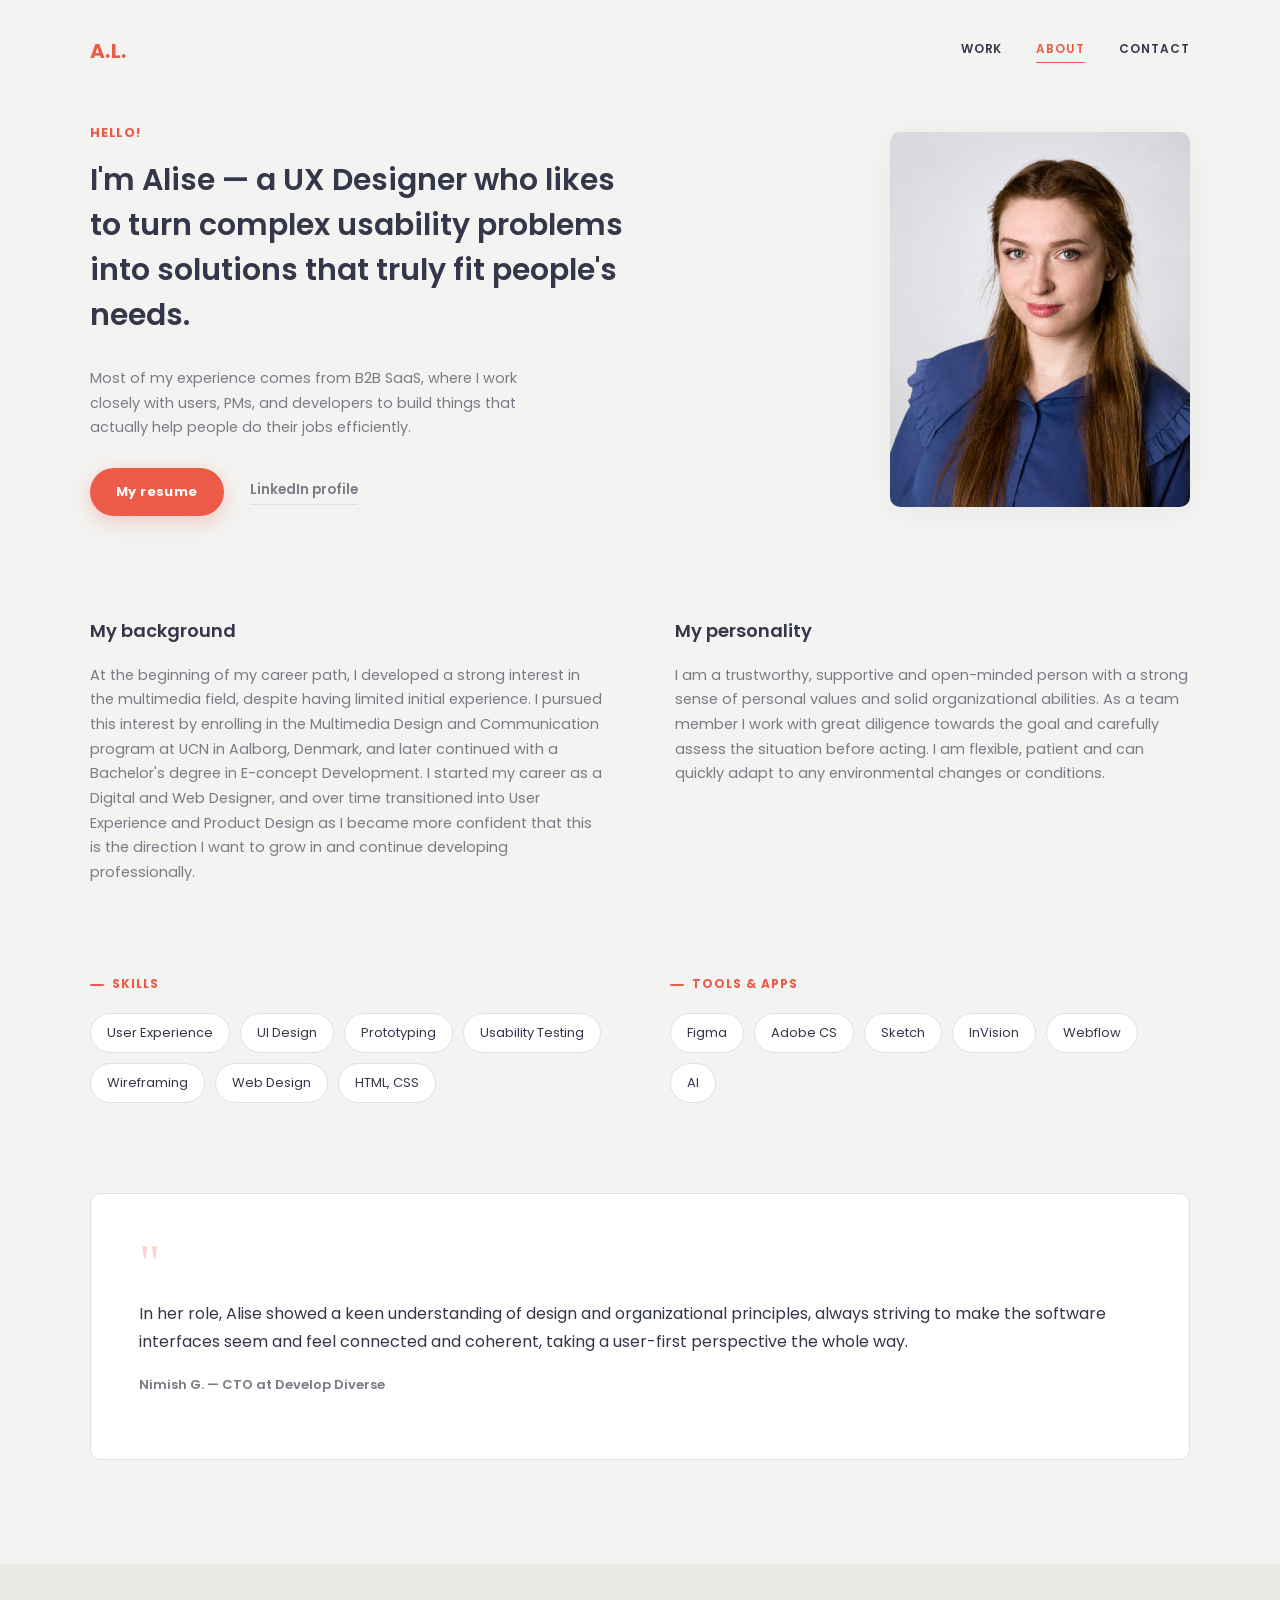
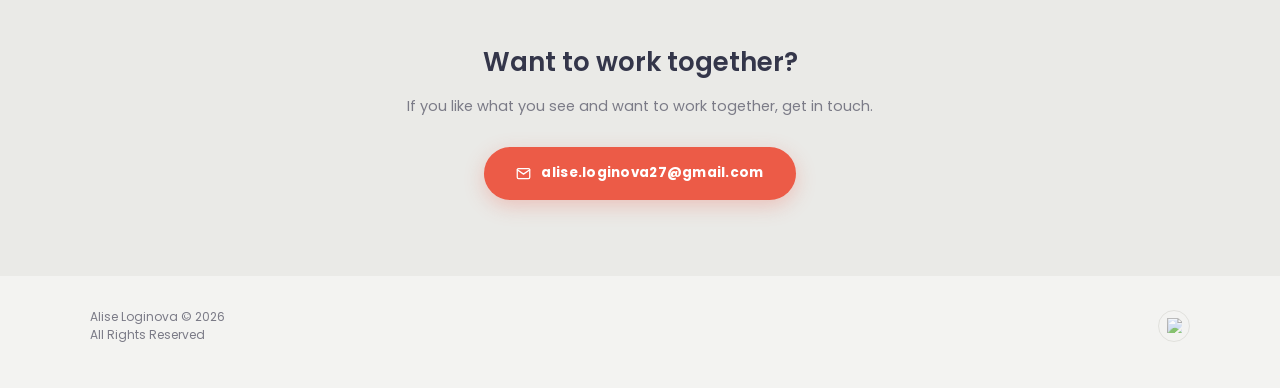
==== about.html @ 1cb98893 "Initial site upload" ====
<!DOCTYPE html>
<html lang="en">
<head>
<meta charset="UTF-8">
<meta name="viewport" content="width=device-width, initial-scale=1.0">
<title>About — Alise Loginova</title>
<link rel="preconnect" href="https://fonts.googleapis.com">
<link rel="preconnect" href="https://fonts.gstatic.com" crossorigin>
<link href="https://fonts.googleapis.com/css2?family=Poppins:wght@400;500;600;700&display=swap" rel="stylesheet">
<link rel="stylesheet" href="css/style.css">
</head>
<body>

<header class="site-nav">
  <a class="logo" href="index.html">A.L.</a>
  <button class="nav-toggle" aria-label="Menu"><span></span><span></span><span></span></button>
  <nav class="links">
    <a href="index.html">WORK</a>
    <a href="about.html" class="active">ABOUT</a>
    <a href="index.html#contact">CONTACT</a>
  </nav>
</header>

<div class="about-hero">
  <div class="reveal">
    <p class="kicker">Hello!</p>
    <h1>I'm Alise — a UX Designer who likes to turn complex usability problems into solutions that truly fit people's needs.</h1>
    <p style="font-size:14.5px;color:var(--ink-soft);max-width:480px;margin:0 0 28px;">Most of my experience comes from B2B SaaS, where I work closely with users, PMs, and developers to build things that actually help people do their jobs efficiently.</p>
    <div class="cta-row">
      <a class="btn btn-primary" href="https://drive.google.com/file/d/1XTqtVoS4cEbWQ47WANNDWmrMKPoJDRYd/view?usp=sharing" target="_blank" rel="noopener">My resume</a>
      <a class="btn-text" href="https://www.linkedin.com/in/aliseloginova/" target="_blank" rel="noopener">LinkedIn profile</a>
    </div>
  </div>
  <div class="portrait reveal">
    <img src="images/alise-portrait.png" alt="Alise Loginova portrait">
  </div>
</div>

<div class="about-grid">
  <div class="reveal">
    <h3>My background</h3>
    <p>At the beginning of my career path, I developed a strong interest in the multimedia field, despite having limited initial experience. I pursued this interest by enrolling in the Multimedia Design and Communication program at UCN in Aalborg, Denmark, and later continued with a Bachelor's degree in E-concept Development. I started my career as a Digital and Web Designer, and over time transitioned into User Experience and Product Design as I became more confident that this is the direction I want to grow in and continue developing professionally.</p>
  </div>
  <div class="reveal">
    <h3>My personality</h3>
    <p>I am a trustworthy, supportive and open-minded person with a strong sense of personal values and solid organizational abilities. As a team member I work with great diligence towards the goal and carefully assess the situation before acting. I am flexible, patient and can quickly adapt to any environmental changes or conditions.</p>
  </div>
</div>

<div class="skills-section reveal">
  <div class="skills-cols">
    <div>
      <div class="label">Skills</div>
      <div class="chip-row">
        <span>User Experience</span>
        <span>UI Design</span>
        <span>Prototyping</span>
        <span>Usability Testing</span>
        <span>Wireframing</span>
        <span>Web Design</span>
        <span>HTML, CSS</span>
      </div>
    </div>
    <div>
      <div class="label">Tools &amp; apps</div>
      <div class="chip-row">
        <span>Figma</span>
        <span>Adobe CS</span>
        <span>Sketch</span>
        <span>InVision</span>
        <span>Webflow</span>
        <span>AI</span>
      </div>
    </div>
  </div>
</div>

<div class="quote-block reveal">
  <div class="quote-card">
    <p class="mark">"</p>
    <p>In her role, Alise showed a keen understanding of design and organizational principles, always striving to make the software interfaces seem and feel connected and coherent, taking a user-first perspective the whole way.</p>
    <p class="who">Nimish G. — CTO at Develop Diverse</p>
  </div>
</div>

<div class="contact reveal" id="contact">
  <div class="contact-inner">
    <h2>Want to work together?</h2>
    <p>If you like what you see and want to work together, get in touch.</p>
    <a class="email-btn" href="mailto:alise.loginova27@gmail.com">
      <svg viewBox="0 0 24 24" fill="none" stroke="currentColor" stroke-width="2" stroke-linecap="round" stroke-linejoin="round"><path d="M22 6l-10 7L2 6"/><rect x="2" y="4" width="20" height="16" rx="2"/></svg>
      alise.loginova27@gmail.com
    </a>
  </div>
</div>

<footer>
  <span>Alise Loginova © 2026<br>All Rights Reserved</span>
  <a href="https://www.linkedin.com/in/aliseloginova/" target="_blank" rel="noopener">
    <img src="https://cdn.prod.website-files.com/622387faca9a232611ffaea9/62275659bbccc968285bf871_linkedin.svg" alt="LinkedIn">
  </a>
</footer>

<script src="js/main.js"></script>
</body>
</html>
---- css/style.css ----
/* =========================================================
   Alise Loginova — Portfolio
   Shared stylesheet
   ========================================================= */

:root{
  --bg:#F3F3F1;
  --bg-contact:#EAEAE7;
  --card:#FFFFFF;
  --ink:#34364A;
  --ink-soft:#7B7B87;
  --line:#E1E1DD;
  --accent:#EC5B47;
  --accent-dark:#D0432F;
  --shadow:0 4px 24px rgba(52,54,74,0.06);
  --shadow-lg:0 16px 48px rgba(52,54,74,0.14);
  --max:1180px;
  --max-text:640px;
  --r:10px;
}

*{box-sizing:border-box;}
html{scroll-behavior:smooth;}
body{
  margin:0;
  background:var(--bg);
  color:var(--ink);
  font-family:"Poppins",-apple-system,BlinkMacSystemFont,"Segoe UI",sans-serif;
  line-height:1.7;
  font-size:15px;
  -webkit-font-smoothing:antialiased;
  overflow-x:hidden;
}
a{color:inherit;}
img{max-width:100%;display:block;}
button{font-family:inherit;}

/* ---------- REVEAL ON SCROLL ---------- */
.reveal{
  opacity:0;
  transform:translateY(22px);
  transition:opacity .7s cubic-bezier(.22,.61,.36,1), transform .7s cubic-bezier(.22,.61,.36,1);
}
.reveal.in-view{opacity:1;transform:translateY(0);}
.reveal-stagger > *{transition-delay:calc(var(--i, 0) * 80ms);}

/* ---------- NAV ---------- */
header.site-nav{
  position:relative;
  z-index:100;
  display:flex;
  align-items:center;
  justify-content:space-between;
  max-width:var(--max);
  margin:0 auto;
  padding:34px 40px;
}
.logo{
  font-weight:700;
  font-size:20px;
  color:var(--accent);
  text-decoration:none;
  letter-spacing:0.02em;
}
nav.links{
  display:flex;
  gap:34px;
  font-size:12px;
  font-weight:600;
  letter-spacing:0.08em;
}
nav.links a{
  text-decoration:none;
  color:var(--ink);
  padding-bottom:3px;
  border-bottom:1.5px solid transparent;
  transition:color .15s ease, border-color .15s ease;
}
nav.links a:hover,
nav.links a.active{color:var(--accent);border-color:var(--accent);}

.nav-toggle{
  display:none;
  width:36px;height:36px;
  border:none;background:none;
  cursor:pointer;
  flex-direction:column;
  justify-content:center;
  align-items:center;
  gap:5px;
}
.nav-toggle span{
  width:20px;height:2px;
  background:var(--ink);
  border-radius:2px;
  transition:transform .25s ease, opacity .25s ease;
}
.nav-toggle.open span:nth-child(1){transform:translateY(7px) rotate(45deg);}
.nav-toggle.open span:nth-child(2){opacity:0;}
.nav-toggle.open span:nth-child(3){transform:translateY(-7px) rotate(-45deg);}

@media (max-width:720px){
  .nav-toggle{display:flex;}
  nav.links{
    position:fixed;
    inset:0 0 auto 0;
    top:0;
    background:var(--bg);
    flex-direction:column;
    align-items:flex-start;
    padding:100px 32px 40px;
    gap:24px;
    font-size:15px;
    transform:translateY(-100%);
    opacity:0;
    pointer-events:none;
    transition:transform .35s ease, opacity .3s ease;
  }
  nav.links.open{
    transform:translateY(0);
    opacity:1;
    pointer-events:auto;
  }
}

/* ---------- BUTTONS ---------- */
.btn{
  display:inline-flex;
  align-items:center;
  gap:9px;
  font-size:13px;
  font-weight:700;
  letter-spacing:0.03em;
  text-decoration:none;
  padding:13px 26px;
  border-radius:100px;
  transition:background .15s ease, transform .15s ease, border-color .15s ease, color .15s ease;
}
.btn-primary{
  background:var(--accent);
  color:#fff;
  box-shadow:0 6px 20px rgba(236,91,71,0.28);
}
.btn-primary:hover{background:var(--accent-dark);transform:translateY(-1px);}
.btn-ghost{
  background:transparent;
  color:var(--ink);
  border:1px solid var(--line);
}
.btn-ghost:hover{border-color:var(--accent);color:var(--accent);}
.btn-text{
  font-size:13.5px;
  font-weight:600;
  color:var(--ink-soft);
  text-decoration:none;
  display:inline-flex;
  align-items:center;
  gap:6px;
  border-bottom:1.5px solid var(--line);
  padding-bottom:2px;
  transition:color .15s ease, border-color .15s ease;
}
.btn-text:hover{color:var(--accent);border-color:var(--accent);}

/* ---------- SECTION SHELL / LABELS ---------- */
.label{
  display:flex;
  align-items:center;
  gap:8px;
  font-size:12px;
  font-weight:700;
  color:var(--accent);
  letter-spacing:0.08em;
  text-transform:uppercase;
  margin-bottom:16px;
}
.label::before{
  content:"";
  width:14px;
  height:2px;
  background:var(--accent);
  display:inline-block;
  border-radius:2px;
}
.section-title{
  max-width:var(--max);
  margin:0 auto;
  padding:88px 40px 0;
}
.section-title .eyebrow{
  font-size:12px;
  font-weight:700;
  color:var(--accent);
  letter-spacing:0.1em;
  text-transform:uppercase;
  margin-bottom:8px;
}
.section-title h2{
  font-size:24px;
  font-weight:600;
  color:var(--ink);
  margin:0;
  letter-spacing:-0.005em;
}

/* ---------- HERO (case-study / generic) ---------- */
.hero{
  max-width:var(--max);
  margin:0 auto;
  padding:20px 40px 0;
}
.breadcrumb{
  font-size:12px;
  color:var(--ink-soft);
  margin:0 0 22px;
  letter-spacing:0.02em;
}
.breadcrumb a{color:var(--ink-soft);text-decoration:none;}
.breadcrumb a:hover{color:var(--accent);}
.hero h1{
  font-size:30px;
  font-weight:600;
  line-height:1.38;
  max-width:680px;
  margin:0 0 16px;
  color:var(--ink);
  letter-spacing:-0.005em;
}
.hero .tag{
  display:inline-block;
  font-size:12px;
  font-weight:600;
  letter-spacing:0.06em;
  text-transform:uppercase;
  color:var(--accent);
  background:rgba(236,91,71,0.09);
  padding:6px 14px;
  border-radius:100px;
  margin:0;
}

/* ---------- TOP TWO-COL (overview / methods) ---------- */
.top-grid{
  max-width:var(--max);
  margin:0 auto;
  padding:64px 40px 0;
  display:grid;
  grid-template-columns:1.3fr 1fr;
  gap:70px;
}
.top-grid p{
  font-size:14.5px;
  color:var(--ink-soft);
  margin:0 0 14px;
  max-width:440px;
}
.top-grid p:last-child{margin-bottom:0;}
ul.plain-list{
  list-style:none;
  margin:0;
  padding:0;
  font-size:14.5px;
  color:var(--ink);
  display:flex;
  flex-wrap:wrap;
  gap:9px;
}
ul.plain-list li{
  background:var(--card);
  border:1px solid var(--line);
  padding:7px 14px;
  border-radius:100px;
  font-size:13.5px;
}

/* ---------- HERO IMAGE / GENERIC FRAMES ---------- */
.full-figure{
  max-width:var(--max);
  margin:0 auto;
  padding:56px 40px 0;
}
.frame{
  border-radius:var(--r);
  overflow:hidden;
  box-shadow:var(--shadow);
  cursor:zoom-in;
}
.frame img{width:100%;transition:transform .5s ease;}
.frame:hover img{transform:scale(1.015);}
.caption{
  font-size:12.5px;
  color:var(--ink-soft);
  margin-top:12px;
  font-style:italic;
}

/* ---------- LABEL + CONTENT ROW ---------- */
.row{
  max-width:var(--max);
  margin:0 auto;
  padding:44px 40px 0;
  display:grid;
  grid-template-columns:190px 1fr;
  gap:40px;
}
.row.no-top-pad{padding-top:0;}
.row .label{margin-bottom:0;padding-top:2px;}
.row .content{max-width:var(--max-text);}
.row .content p{font-size:14.5px;color:var(--ink-soft);margin:0 0 14px;}
.row .content p:last-child{margin-bottom:0;}
.row .content ul{list-style:none;margin:16px 0 0;padding:0;font-size:14.5px;color:var(--ink-soft);}
.row .content ul li{padding-left:16px;position:relative;margin-bottom:9px;}
.row .content ul li::before{
  content:"";position:absolute;left:0;top:9px;
  width:4px;height:4px;border-radius:50%;background:var(--accent);
}
.row .content ul.numbered{counter-reset:n;}
.row .content ul.numbered li{padding-left:22px;}
.row .content ul.numbered li::before{
  counter-increment:n;content:counter(n);
  width:auto;height:auto;border-radius:0;background:none;
  color:var(--accent);font-weight:700;font-size:13px;top:0;
}
.sub-label{font-size:13px;font-weight:600;color:var(--ink);margin-bottom:12px;text-transform:none;letter-spacing:0;}

.row figure{margin:26px 0 0;}
.persona-grid{display:grid;grid-template-columns:1fr 1fr;gap:16px;margin-top:24px;}
.image-grid-2{display:grid;grid-template-columns:1fr 1fr;gap:16px;margin-top:20px;}

/* ---------- CALLOUT CARD ---------- */
.callout{
  background:var(--card);
  border:1px solid var(--line);
  border-radius:var(--r);
  padding:26px 28px;
}
.callout .sub-label{margin-bottom:14px;}
.callout ul{margin:0 !important;}

/* ---------- USER STORIES / KEY-VALUE TABLE ---------- */
.stories{
  border:1px solid var(--line);
  border-radius:var(--r);
  overflow:hidden;
  margin-top:28px;
  background:var(--card);
}
.stories-head{
  display:grid;grid-template-columns:1fr 1fr;
  background:rgba(236,91,71,0.06);
  font-size:12px;font-weight:700;letter-spacing:0.04em;text-transform:uppercase;color:var(--accent);
}
.stories-head div{padding:14px 20px;}
.stories-row{display:grid;grid-template-columns:1fr 1fr;font-size:14px;color:var(--ink-soft);border-top:1px solid var(--line);}
.stories-row div{padding:13px 20px;}
.stories-row div:first-child{border-right:1px solid var(--line);}

/* ---------- FLOW / TWO COL IMAGE + TEXT ---------- */
.flow-grid{
  max-width:var(--max);
  margin:0 auto;
  padding:40px 40px 0;
  display:grid;
  grid-template-columns:1.35fr 1fr;
  gap:52px;
  align-items:start;
}
.flow-grid p{font-size:14.5px;color:var(--ink-soft);margin:0;}

/* ---------- NEXT STEPS / NUMBERED STEP LIST ---------- */
.next-steps{max-width:var(--max);margin:0 auto;padding:36px 40px 0;}
.next-steps p.intro{font-size:14.5px;color:var(--ink-soft);max-width:640px;margin:0 0 26px;}
ol.steps{list-style:none;counter-reset:step;margin:0;padding:0;max-width:660px;}
ol.steps li{
  counter-increment:step;display:flex;align-items:flex-start;gap:16px;
  font-size:14.5px;color:var(--ink-soft);padding:14px 0;border-top:1px solid var(--line);
}
ol.steps li:first-child{border-top:none;}
ol.steps li::before{
  content:counter(step);flex:0 0 auto;width:24px;height:24px;border-radius:50%;
  border:1.5px solid var(--accent);color:var(--accent);font-size:12px;font-weight:700;
  display:flex;align-items:center;justify-content:center;margin-top:1px;
}

/* ---------- PROCESS PILLS (Double Diamond etc.) ---------- */
.process-track{
  max-width:var(--max);margin:0 auto;padding:16px 40px 0;
  display:flex;flex-wrap:wrap;gap:10px;
}
.process-track span{
  font-size:12.5px;font-weight:600;color:var(--ink-soft);
  background:var(--card);border:1px solid var(--line);
  padding:8px 16px;border-radius:100px;
}
.process-track span.current{color:var(--accent);border-color:var(--accent);background:rgba(236,91,71,0.07);}

/* ---------- CONTACT ---------- */
.contact{background:var(--bg-contact);margin-top:104px;padding:76px 40px;text-align:center;}
.contact-inner{max-width:var(--max);margin:0 auto;}
.contact h2{font-size:26px;font-weight:600;color:var(--ink);margin:0 0 10px;}
.contact p{font-size:14.5px;color:var(--ink-soft);margin:0 0 28px;}
.email-btn{
  display:inline-flex;align-items:center;gap:10px;
  background:var(--accent);color:#fff;font-size:13.5px;font-weight:700;letter-spacing:0.02em;
  text-decoration:none;padding:15px 32px;border-radius:100px;
  box-shadow:0 6px 20px rgba(236,91,71,0.28);
  transition:background .15s ease, transform .15s ease;
}
.email-btn:hover{background:var(--accent-dark);transform:translateY(-1px);}
.email-btn svg{width:15px;height:15px;flex:0 0 auto;}

/* ---------- FOOTER ---------- */
footer{
  display:flex;align-items:center;justify-content:space-between;
  max-width:var(--max);margin:0 auto;padding:32px 40px 44px;
  font-size:12px;color:var(--ink-soft);line-height:1.5;
}
footer a{
  display:flex;align-items:center;justify-content:center;width:32px;height:32px;
  border-radius:50%;border:1px solid var(--line);
  transition:border-color .15s ease, background .15s ease;
}
footer a:hover{border-color:var(--accent);background:rgba(236,91,71,0.06);}
footer img{width:15px;height:15px;opacity:.7;}

/* =========================================================
   HOMEPAGE
   ========================================================= */
.home-hero{max-width:var(--max);margin:0 auto;padding:40px 40px 0;}
.home-hero .kicker{font-size:13px;color:var(--ink-soft);margin:0 0 6px;}
.home-hero .name{font-size:15px;font-weight:700;color:var(--accent);margin:0 0 4px;}
.home-hero .role{font-size:13px;color:var(--ink-soft);margin:0 0 22px;}
.home-hero .headline{
  font-size:clamp(26px,3.4vw,38px);
  font-weight:600;
  line-height:1.42;
  max-width:780px;
  color:var(--ink);
  margin:0 0 30px;
  border-top:1px solid var(--line);
  padding-top:26px;
}
.home-hero .cta-row{display:flex;align-items:center;gap:26px;flex-wrap:wrap;}

/* filter tabs */
.tabs{
  max-width:var(--max);margin:0 auto;
  padding:64px 40px 0;
  display:flex;gap:36px;justify-content:center;
  font-size:14px;font-weight:600;color:var(--ink-soft);
}
.tabs button{
  background:none;border:none;cursor:pointer;color:inherit;
  font:inherit;padding:0 0 8px;border-bottom:2px solid transparent;
  transition:color .15s ease, border-color .15s ease;
}
.tabs button.active{color:var(--accent);border-color:var(--accent);}
.tabs button:hover{color:var(--accent);}

/* project grid */
.project-grid{
  max-width:var(--max);margin:0 auto;
  padding:40px 40px 0;
  display:grid;grid-template-columns:1fr 1fr;gap:24px;
}
.project-card{
  display:flex;
  border-radius:var(--r);
  overflow:hidden;
  text-decoration:none;
  box-shadow:var(--shadow);
  transition:box-shadow .25s ease, transform .25s ease;
  min-height:230px;
}
.project-card:hover{box-shadow:var(--shadow-lg);transform:translateY(-3px);}
.project-card .thumb{
  flex:1 1 55%;
  overflow:hidden;
  background:#fff;
  display:flex;align-items:center;justify-content:center;
}
.project-card .thumb img{
  width:100%;height:100%;object-fit:cover;
  transition:transform .5s ease;
}
.project-card:hover .thumb img{transform:scale(1.06);}
.project-card .info{
  flex:1 1 45%;
  padding:28px 26px;
  display:flex;flex-direction:column;justify-content:center;
  color:#fff;
}
.project-card .info h3{font-size:17px;font-weight:600;line-height:1.4;margin:0 0 10px;}
.project-card .info span{font-size:12px;font-weight:600;letter-spacing:0.04em;text-transform:uppercase;opacity:.85;}

.project-card.c1 .info{background:linear-gradient(135deg,#3E4C8C,#6753C7);}
.project-card.c2 .info{background:linear-gradient(135deg,#5FAF7A,#8FCB9B);color:#1E3324;}
.project-card.c2 .info span{opacity:.7;}
.project-card.c3 .info{background:linear-gradient(135deg,#DCDCE2,#F1F1F0);color:#34364A;}
.project-card.c3 .info span{opacity:.6;}
.project-card.c4 .info{background:linear-gradient(135deg,#3FB6A8,#8FE0D3);color:#0F3D37;}
.project-card.c4 .info span{opacity:.7;}

.project-card.c5 .info{background:linear-gradient(135deg,#8C5FBF,#C77DD1);}
.project-card.c5 .info span{opacity:.8;}

.project-card.c6 .info{background:linear-gradient(135deg,#1E9E7C,#6FD4A8);}
.project-card.c6 .info span{opacity:.8;}

.project-card.c7 .info{background:linear-gradient(135deg,#3A4A5C,#6E7F92);}
.project-card.c7 .info span{opacity:.8;}

.project-card.c8 .info{background:linear-gradient(135deg,#5B4FE0,#8E85F0);}
.project-card.c8 .info span{opacity:.8;}

.empty-tab{
  grid-column:1 / -1;
  text-align:center;
  padding:60px 20px;
  color:var(--ink-soft);
  font-size:14px;
}

/* experience */
.experience{max-width:var(--max);margin:0 auto;padding:100px 40px 0;}
.experience h2{font-size:22px;font-weight:600;margin:0 0 34px;}
.exp-grid{display:grid;grid-template-columns:repeat(4,1fr);gap:28px;}
.exp-item .company{font-size:12px;font-weight:700;color:var(--accent);letter-spacing:0.05em;text-transform:uppercase;margin-bottom:8px;}
.exp-item .role{font-size:14.5px;font-weight:600;margin-bottom:4px;}
.exp-item .dates{font-size:13px;color:var(--ink-soft);}

/* =========================================================
   ABOUT PAGE
   ========================================================= */
.about-hero{
  max-width:var(--max);margin:0 auto;padding:20px 40px 0;
  display:grid;grid-template-columns:1fr 0.9fr;gap:60px;align-items:center;
}
.about-hero .kicker{font-size:13px;color:var(--accent);font-weight:700;letter-spacing:0.06em;text-transform:uppercase;margin:0 0 14px;}
.about-hero h1{font-size:30px;font-weight:600;line-height:1.5;margin:0 0 28px;color:var(--ink);}
.about-hero .frame{aspect-ratio:4/5;}
.about-hero .frame img{width:100%;height:100%;object-fit:cover;}
.about-hero .portrait{
  aspect-ratio:4/5;
  max-width:300px;
  margin-left:auto;
  border-radius:var(--r);
  overflow:hidden;
  box-shadow:var(--shadow);
}
.about-hero .portrait img{width:100%;height:100%;object-fit:cover;}
.about-hero .cta-row{display:flex;gap:26px;align-items:center;flex-wrap:wrap;}

.about-grid{
  max-width:var(--max);margin:0 auto;padding:100px 40px 0;
  display:grid;grid-template-columns:1fr 1fr;gap:70px;
}
.about-grid h3{font-size:18px;font-weight:600;margin:0 0 16px;}
.about-grid p{font-size:14.5px;color:var(--ink-soft);margin:0;}

.skills-section{max-width:var(--max);margin:0 auto;padding:90px 40px 0;}
.skills-cols{display:grid;grid-template-columns:1fr 1fr;gap:60px;}
.chip-row{display:flex;flex-wrap:wrap;gap:10px;margin-top:18px;}
.chip-row span{
  background:var(--card);border:1px solid var(--line);
  font-size:13px;padding:8px 16px;border-radius:100px;color:var(--ink);
}

.quote-block{
  max-width:var(--max);margin:90px auto 0;padding:0 40px;
}
.quote-card{
  background:var(--card);
  border:1px solid var(--line);
  border-radius:var(--r);
  padding:44px 48px;
  position:relative;
}
.quote-card .mark{font-size:52px;color:var(--accent);opacity:.25;line-height:1;margin:0 0 10px;font-family:Georgia,serif;}
.quote-card p{font-size:16px;line-height:1.75;color:var(--ink);margin:0 0 18px;}
.quote-card .who{font-size:13px;color:var(--ink-soft);font-weight:600;}

/* =========================================================
   LIGHTBOX
   ========================================================= */
.lightbox{
  position:fixed;inset:0;
  background:rgba(30,30,38,0.88);
  display:flex;align-items:center;justify-content:center;
  padding:40px;
  opacity:0;pointer-events:none;
  transition:opacity .25s ease;
  z-index:1000;
}
.lightbox.open{opacity:1;pointer-events:auto;}
.lightbox img{
  max-width:100%;max-height:100%;
  border-radius:8px;
  transform:scale(.96);
  transition:transform .25s ease;
  box-shadow:0 20px 60px rgba(0,0,0,0.4);
}
.lightbox.open img{transform:scale(1);}
.lightbox-close{
  position:absolute;top:28px;right:34px;
  width:40px;height:40px;border-radius:50%;
  background:rgba(255,255,255,0.1);
  border:1px solid rgba(255,255,255,0.25);
  color:#fff;font-size:18px;line-height:1;
  cursor:pointer;
}

/* =========================================================
   RESPONSIVE
   ========================================================= */
@media (max-width:900px){
  .about-hero{grid-template-columns:1fr;gap:32px;}
  .about-hero .frame{max-width:340px;}
  .about-hero .portrait{margin-left:0;}
  .about-grid{grid-template-columns:1fr;gap:36px;padding-top:70px;}
  .skills-cols{grid-template-columns:1fr;gap:30px;}
  .exp-grid{grid-template-columns:1fr 1fr;gap:26px;}
  .project-grid{grid-template-columns:1fr;}
  .project-card{flex-direction:column;min-height:0;}
  .project-card .thumb{height:200px;}
}
@media (max-width:820px){
  .top-grid{grid-template-columns:1fr;gap:32px;}
  .row{grid-template-columns:1fr;gap:14px;}
  .persona-grid, .image-grid-2{grid-template-columns:1fr;}
  .flow-grid{grid-template-columns:1fr;gap:22px;}
  .stories-head,.stories-row{grid-template-columns:1fr;}
  .stories-row div:first-child{border-right:none;border-bottom:1px solid var(--line);}
  .exp-grid{grid-template-columns:1fr 1fr;}
  .tabs{flex-wrap:wrap;gap:20px;}
  header.site-nav,.hero,.top-grid,.full-figure,.section-title,.row,.flow-grid,
  .next-steps,.contact,footer,.home-hero,.tabs,.project-grid,.experience,
  .about-hero,.about-grid,.skills-section,.quote-block,.process-track{
    padding-left:22px;padding-right:22px;
  }
}
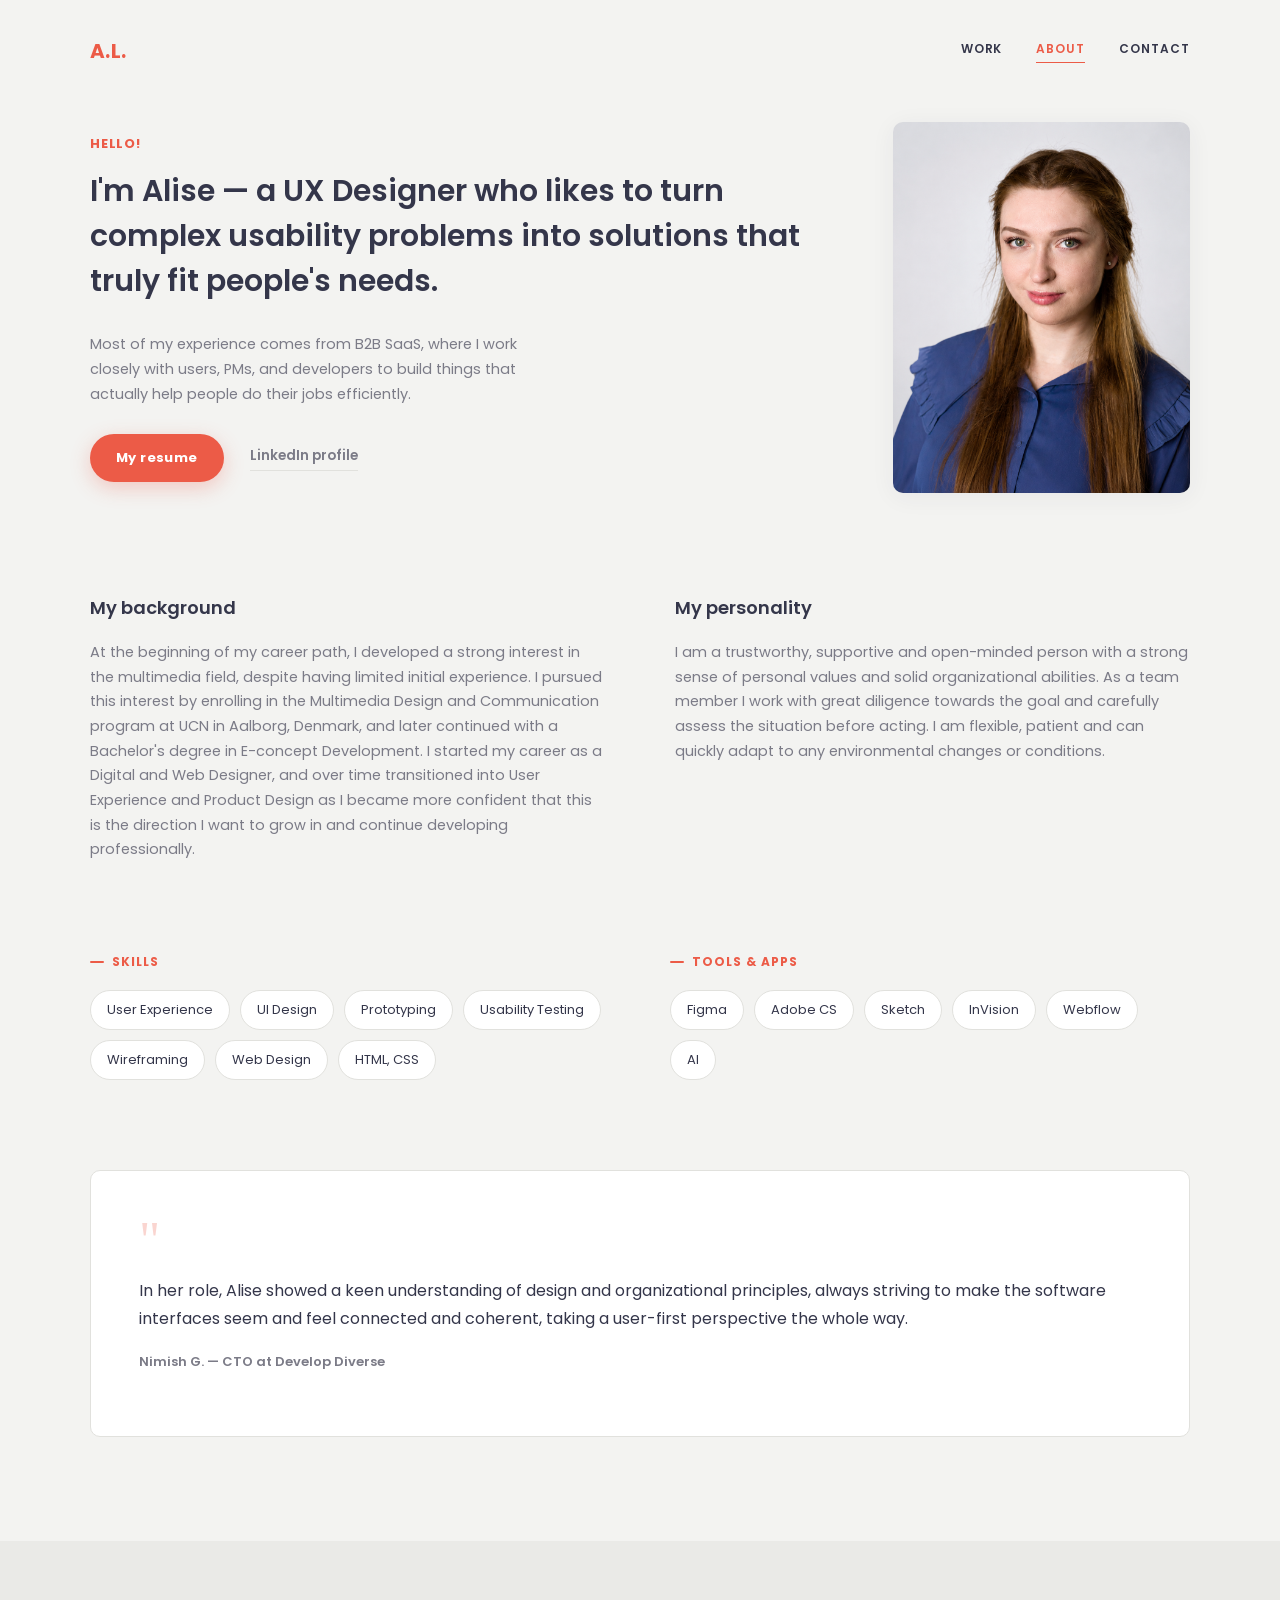
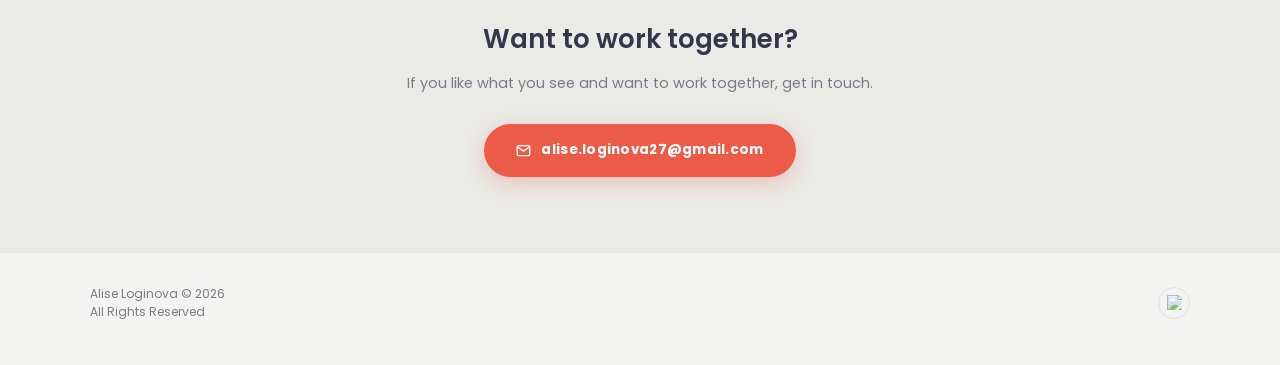
==== commit abe1a026: "Update about.html Added Google analytics script" ====
--- a/about.html
+++ b/about.html
@@ -9,6 +9,15 @@
 <link href="https://fonts.googleapis.com/css2?family=Poppins:wght@400;500;600;700&display=swap" rel="stylesheet">
 <link rel="stylesheet" href="css/style.css">
 </head>
+  <!-- Google tag (gtag.js) -->
+<script async src="https://www.googletagmanager.com/gtag/js?id=G-PPC7T13JDS"></script>
+<script>
+  window.dataLayer = window.dataLayer || [];
+  function gtag(){dataLayer.push(arguments);}
+  gtag('js', new Date());
+
+  gtag('config', 'G-PPC7T13JDS');
+</script>
 <body>
 
 <header class="site-nav">
--- a/css/style.css
+++ b/css/style.css
@@ -534,7 +534,7 @@
    ========================================================= */
 .about-hero{
   max-width:var(--max);margin:0 auto;padding:20px 40px 0;
-  display:grid;grid-template-columns:1fr 0.9fr;gap:60px;align-items:center;
+  display:grid;grid-template-columns:1.5fr 0.6fr;gap:60px;align-items:center;
 }
 .about-hero .kicker{font-size:13px;color:var(--accent);font-weight:700;letter-spacing:0.06em;text-transform:uppercase;margin:0 0 14px;}
 .about-hero h1{font-size:30px;font-weight:600;line-height:1.5;margin:0 0 28px;color:var(--ink);}
